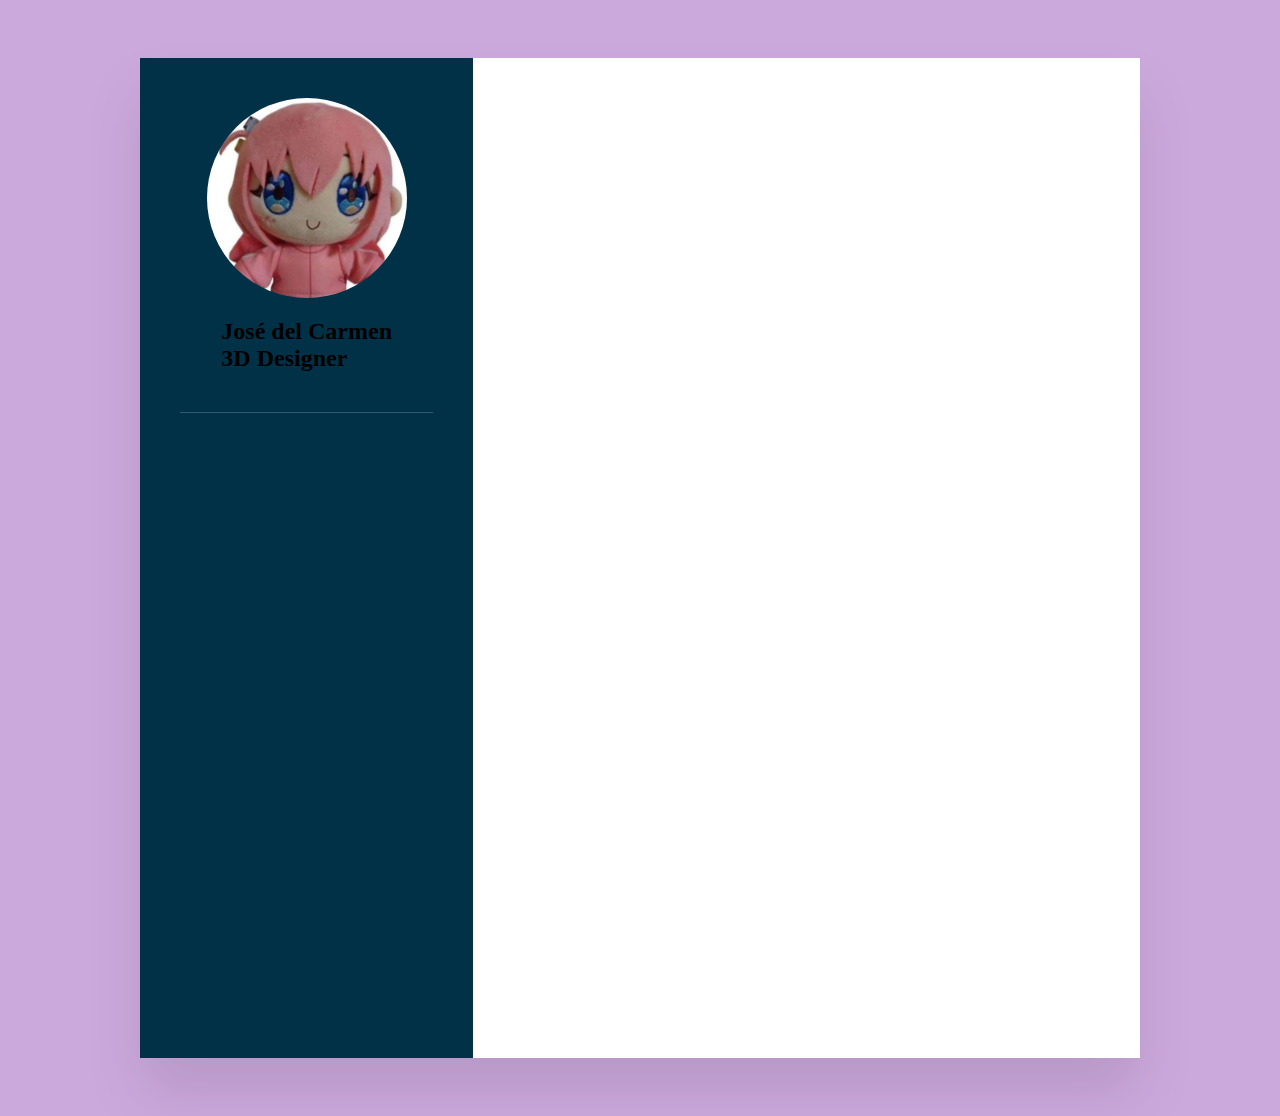
==== index.html @ edc8f70a "Se hizo la plantilla base del curriculum y se añadio la foto de perfil" ====
<!DOCTYPE html>
<html lang="en">
<head>
    <meta charset="UTF-8">
    <meta name="viewport" content="width=device-width, initial-scale=1.0">
    <title>Curriculum Vitae</title>
    <link rel="stylesheet" type="text/css" href="style.css">
</head>
<body>
    <div class="container">
    <div class="left_Side">
        <div class="profileText">
            <div class="imgBx">
                <img src="yo.jpeg">
            </div>
            <h2>José del Carmen<br><span>3D Designer</span></h2>
        </div>
    </div>

    <div class="right_Side"><div>
</body>
</html>
---- style.css ----
{
    margin: 0;
    padding: 0;
    box-sizing: border-box;
}
body
{
    background: #cca9dd;
    display: flex;
    justify-content: center;
    align-items: center;
    min-height: 100vh;
}
.container
{
    position: relative;
    width: 100%;
    max-width: 1000px;
    min-height: 1000px;
    background: #fff;
    margin: 50px;
    display: grid;
    grid-template-columns: 1fr 2fr;
    box-shadow: 0 35px 55px rgba(0,0,0,0.1);
}
.container .left_Side
{
    position: relative;
    background: #003147;
    padding: 40px;
}
.profileText
{
    position: relative;
    display: flex;
    flex-direction: column;
    align-items: center;
    padding-bottom: 20px;
    border-bottom: 1px solid rgba(255, 255, 255, 0.2);
}
.profileText .imgBx
{
    position: relative;
    width: 200px;
    height: 200px;
    border-radius: 50%;
    overflow: hidden;
}
.profileText .imgBx img
{
    position: absolute;
    top: 0;
    left: 0;
    width: 100%;
    height: 100%;
    object-fit: cover;
}


.container .right_Side
{
    position: relative;
    background: #fff;
    padding: 40px;
}
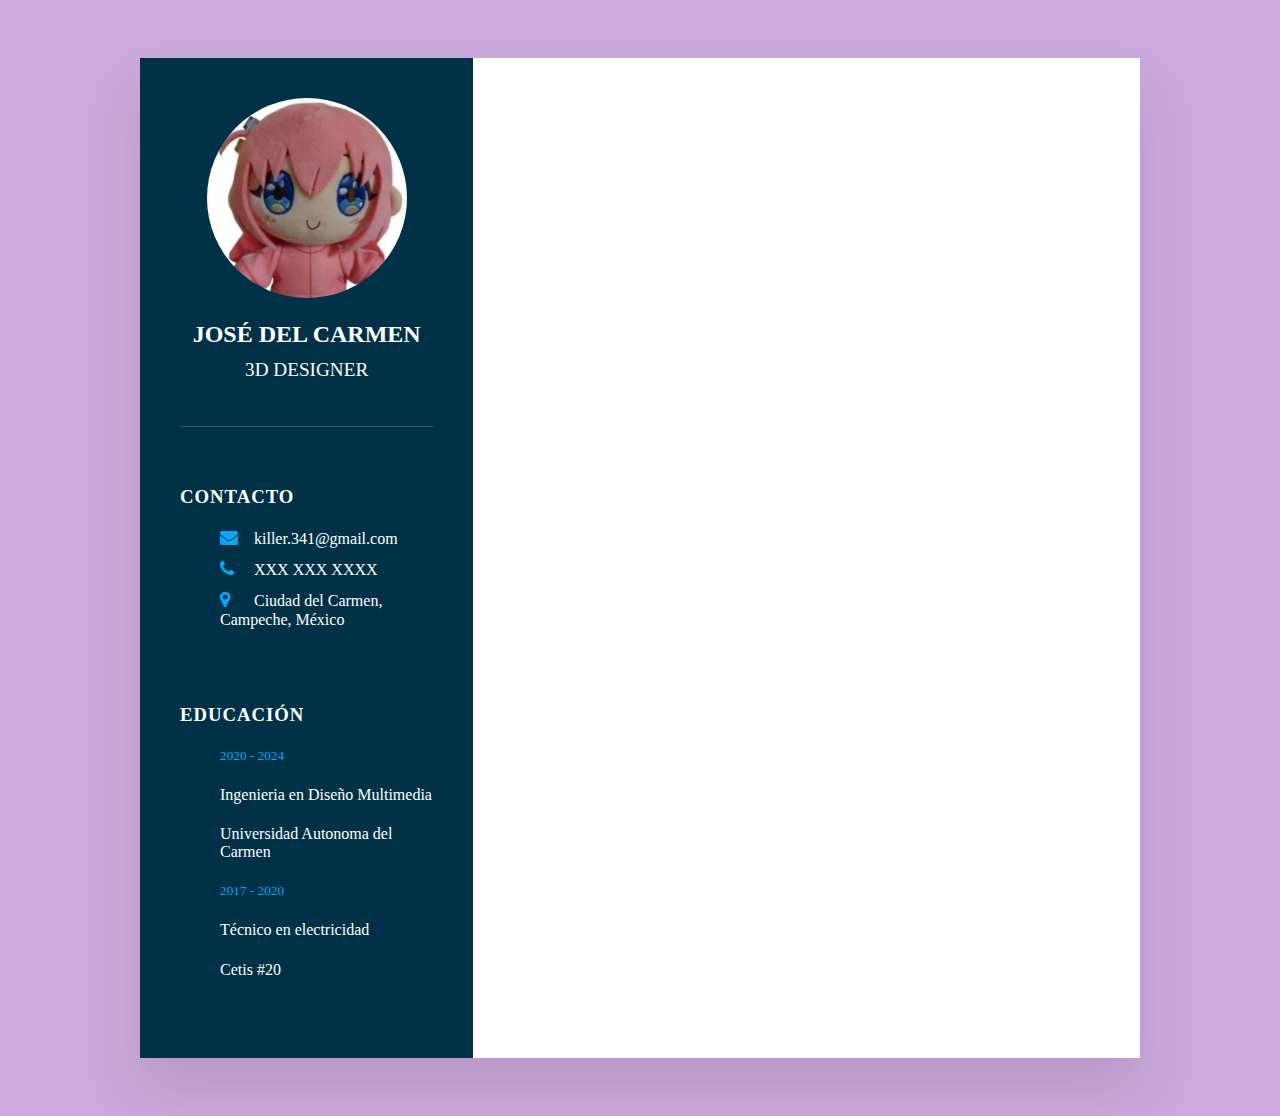
==== commit 0ce25c44: "se termino de agregar la informacion en la parte izquierda del curriculum" ====
--- a/index.html
+++ b/index.html
@@ -4,6 +4,7 @@
     <meta charset="UTF-8">
     <meta name="viewport" content="width=device-width, initial-scale=1.0">
     <title>Curriculum Vitae</title>
+    <link rel="stylesheet" href="https://cdnjs.cloudflare.com/ajax/libs/font-awesome/4.7.0/css/font-awesome.css" integrity="sha512-5A8nwdMOWrSz20fDsjczgUidUBR8liPYU+WymTZP1lmY9G6Oc7HlZv156XqnsgNUzTyMefFTcsFH/tnJE/+xBg==" crossorigin="anonymous" referrerpolicy="no-referrer" />
     <link rel="stylesheet" type="text/css" href="style.css">
 </head>
 <body>
@@ -15,6 +16,41 @@
             </div>
             <h2>José del Carmen<br><span>3D Designer</span></h2>
         </div>
+        <div class="contactInfo">
+            <h3 class="title">Contacto</h3>
+            <ul>
+                <li>
+                    <span class="icon"><i class="fa fa-envelope" aria-hidden="true"></i></span>
+                    <span class="text">killer.341@gmail.com</span>
+                </li>
+                <li>
+                    <span class="icon"><i class="fa fa-phone" aria-hidden="true"></i></span>
+                    <span class="text">XXX XXX XXXX</span>
+                </li>
+                <li>
+                    <span class="icon"><i class="fa fa-map-marker" aria-hidden="true"></i></span>
+                    <span class="text">Ciudad del Carmen, Campeche, México</span>
+                </li>
+            </ul>
+        </div>
+
+
+
+        <div class="contactInfo education">
+            <h3 class="title">Educación</h3>
+            <ul>
+                <li>
+                    <h5>2020 - 2024</h5>
+                    <h4>Ingenieria en Diseño Multimedia</h4>
+                    <h4>Universidad Autonoma del Carmen</h4>
+                </li>
+                <li>
+                    <h5>2017 - 2020</h5>
+                    <h4>Técnico en electricidad</h4>
+                    <h4>Cetis #20</h4>
+                </li>
+            </ul>
+        </div>
     </div>
 
     <div class="right_Side"><div>
--- a/style.css
+++ b/style.css
@@ -55,8 +55,70 @@
     height: 100%;
     object-fit: cover;
 }
-
-
+.profileText h2
+{
+    color: #fff;
+    font-size: 1.5em;
+    margin-top: 20px;
+    text-transform: uppercase;
+    text-align: center;
+    font-weight: 600;
+    line-height: 1.4em;
+}
+.profileText h2 span
+{
+    font-size: 0.8em;
+    font-weight: 300;
+}
+.contactInfo
+{
+    padding-top: 40px;
+}
+.title
+{
+    color: #fff;
+    text-transform: uppercase;
+    font-weight: 600;
+    letter-spacing: 1px;
+    margin-bottom: 20px;
+}
+.contactInfo ul
+{
+    position: relative;
+}
+.contactInfo ul li
+{
+    position: relative;
+    list-style: none;
+    margin: 10px 0;
+    cursor: pointer;
+}
+.contactInfo ul li .icon
+{
+    display: inline-block;
+    width: 30px;
+    font-size: 18px;
+    color: #03a9f4;
+}
+.contactInfo ul li span
+{
+    color: #fff;
+    font-weight: 300;
+}
+.contactInfo.education li
+{
+    margin-bottom: 15px;
+}
+.contactInfo.education h5
+{
+    color: #03a9f4;
+    font-weight: 500;
+}
+.contactInfo.education h4
+{
+    color: #fff;
+    font-weight: 500;
+}
 .container .right_Side
 {
     position: relative;
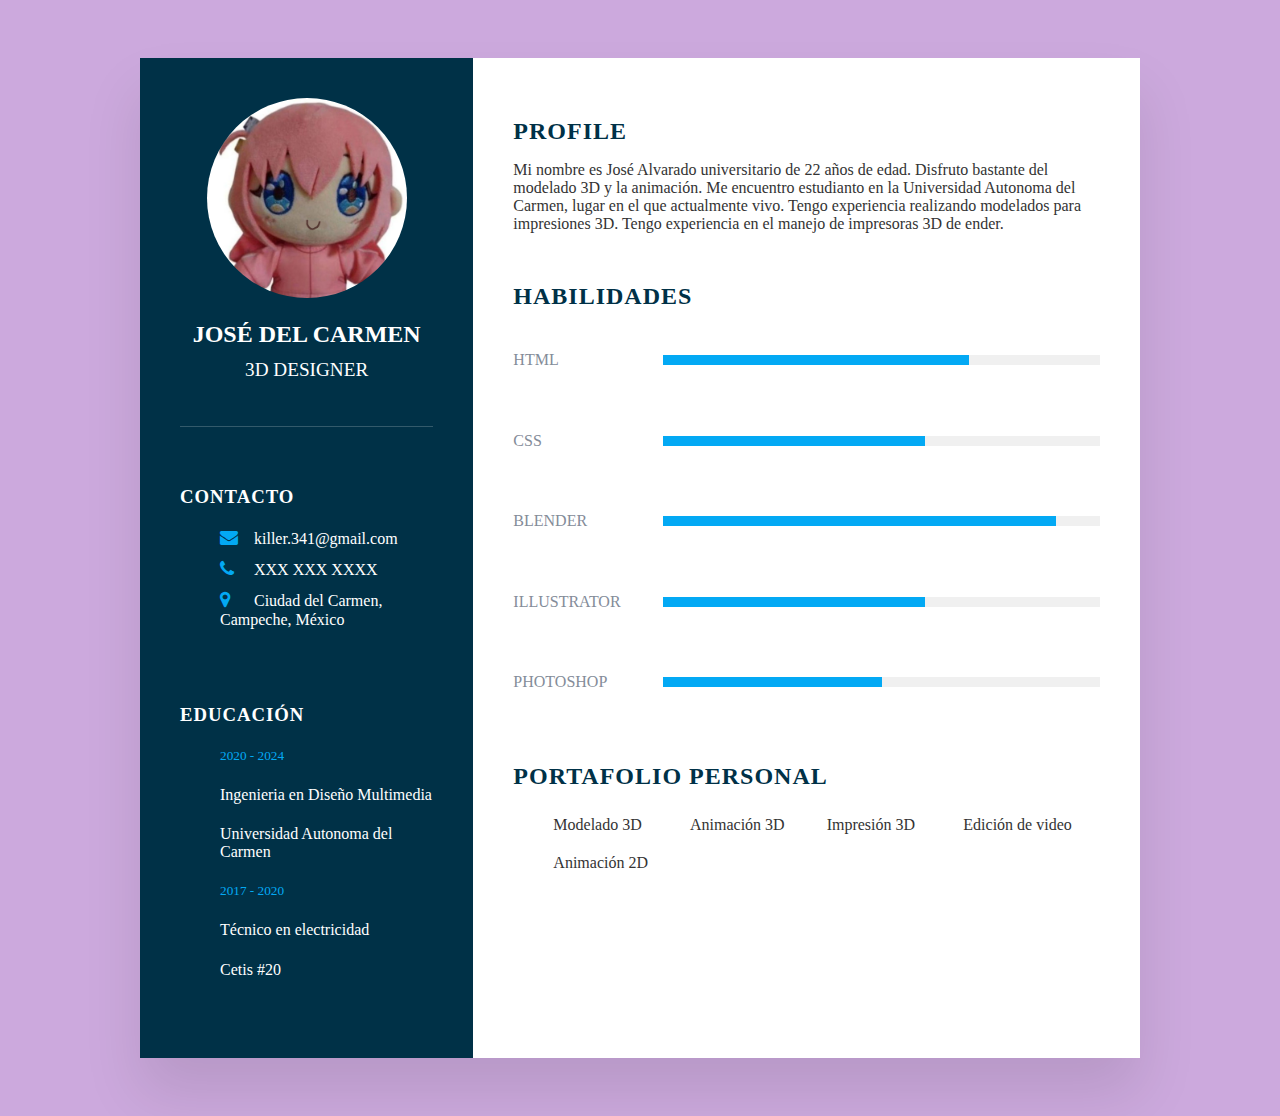
==== commit 1de5cfd3: "Se agrego toda la informacion a la parte derecha del curriculum" ====
--- a/index.html
+++ b/index.html
@@ -53,6 +53,53 @@
         </div>
     </div>
 
-    <div class="right_Side"><div>
+    <div class="right_Side">
+        <div class="about">
+            <h2 class="title2">Profile</h2>
+            <p>Mi nombre es José Alvarado universitario de 22 años de edad.
+                Disfruto bastante del modelado 3D y la animación.
+                Me encuentro estudianto en la Universidad Autonoma del Carmen, lugar en el que actualmente vivo.
+                Tengo experiencia realizando modelados para impresiones 3D.
+                Tengo experiencia en el manejo de impresoras 3D de ender.</p>
+        </div>
+        <div class="about skills">
+            <h2 class="title2">Habilidades</h2>
+            <div class="box">
+                <h4>Html</h4>
+                <div class="percent">
+                    <div style="width: 70%;"></div>
+                </div>
+        </div>
+        <div class="box">
+            <h4>CSS</h4>
+            <div class="percent"><div style="width: 60%;"></div>
+        </div>
+         </div>
+        <div class="box">
+            <h4>Blender</h4>
+            <div class="percent"><div style="width: 90%;"></div>
+        </div>
+        </div>
+        <div class="box">
+            <h4>Illustrator</h4>
+            <div class="percent"><div style="width: 60%;"></div>
+        </div>
+        </div>
+        <div class="box">
+            <h4>Photoshop</h4>
+            <div class="percent"><div style="width: 50%;"></div>
+        </div>
+        </div>
+        </div>
+    <div class="about briefcase">
+        <h2 class="title2">Portafolio personal</h2>
+        <ul>
+            <li>Modelado 3D</li>
+            <li>Animación 3D</li>
+            <li>Impresión 3D</li>
+            <li>Edición de video</li>
+            <li>Animación 2D</li>
+        </ul>
+    </div>
 </body>
 </html>--- a/style.css
+++ b/style.css
@@ -124,4 +124,78 @@
     position: relative;
     background: #fff;
     padding: 40px;
+}
+.about
+{
+    margin-bottom: 50px;
+}
+.about:last-child
+{
+    margin-bottom: 0;
+}
+.title2
+{
+    color: #003147;
+    text-transform: uppercase;
+    letter-spacing: 1px;
+    margin-bottom: 10px;
+}
+p
+{
+    color: #333;
+}
+.about .box
+{
+    display: flex;
+    flex-direction: row;
+    margin: 20px 0;
+    min-width: 150px;
+}
+.about .box .text h4
+{
+    text-transform: uppercase;
+    color: #2a7da2;
+    font-size: 16px;
+}
+.skills .box
+{
+    position: relative;
+    width: 100%;
+    display: grid;
+    grid-template-columns: 150px 1fr;
+    justify-content: center;
+    align-items: center;
+}
+.skills .box h4
+{
+    text-transform: uppercase;
+    color: #848c99;
+    font-weight: 500;
+}
+.skills .box .percent
+{
+    position: relative;
+    width: 100%;
+    height: 10px;
+    background: #f0f0f0;
+}
+.skills .box .percent div
+{
+    position: absolute;
+    top: 0;
+    left: 0;
+    height: 100%;
+    background: #03a9f4;
+}
+.briefcase ul
+{
+    display: grid;
+    grid-template-columns: repeat(4,1fr);
+}
+.briefcase ul li
+{
+    list-style: none;
+    color: #333;
+    font-weight: 500;
+    margin: 10px 0;
 }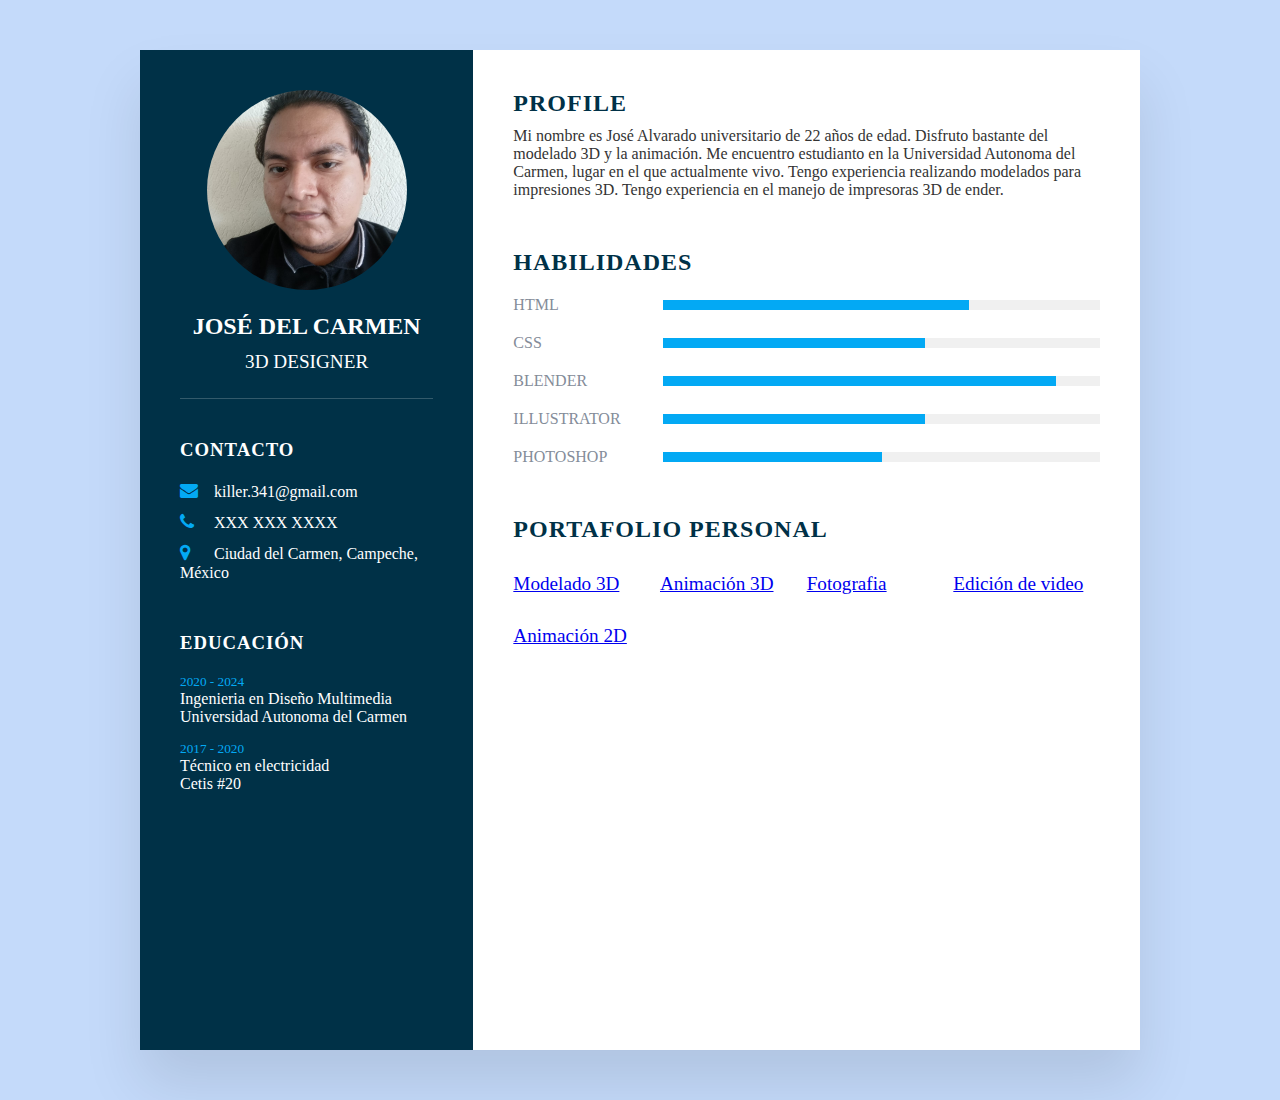
==== commit a3c870ae: "se crearon las paginas adicionales y se añadio su respectivo contenido" ====
--- a/index.html
+++ b/index.html
@@ -12,7 +12,7 @@
     <div class="left_Side">
         <div class="profileText">
             <div class="imgBx">
-                <img src="yo.jpeg">
+                <img src="perfil.jpeg">
             </div>
             <h2>José del Carmen<br><span>3D Designer</span></h2>
         </div>
@@ -94,11 +94,11 @@
     <div class="about briefcase">
         <h2 class="title2">Portafolio personal</h2>
         <ul>
-            <li>Modelado 3D</li>
-            <li>Animación 3D</li>
-            <li>Impresión 3D</li>
-            <li>Edición de video</li>
-            <li>Animación 2D</li>
+            <li><a href="modelado3d.html"Target="_blank">Modelado 3D</a></li>
+            <li><a href="animacion-3d.html"Target="_blank">Animación 3D</a></li>
+            <li><a href="fotografia.html"Target="_blank">Fotografia</a></li>
+            <li><a href="edicion-de-video.html"Target="_blank">Edición de video</a></li>
+            <li><a href="animacion-2d.html"Target="_blank">Animación 2D</a></li>
         </ul>
     </div>
 </body>
--- a/style.css
+++ b/style.css
@@ -1,11 +1,11 @@
-{
+*{
     margin: 0;
     padding: 0;
     box-sizing: border-box;
 }
 body
 {
-    background: #cca9dd;
+    background: #c4dafa;
     display: flex;
     justify-content: center;
     align-items: center;
@@ -197,5 +197,8 @@
     list-style: none;
     color: #333;
     font-weight: 500;
+    font-size: larger;
     margin: 10px 0;
+    margin-top: 20px;
+    grid-template-columns: max-content;
 }